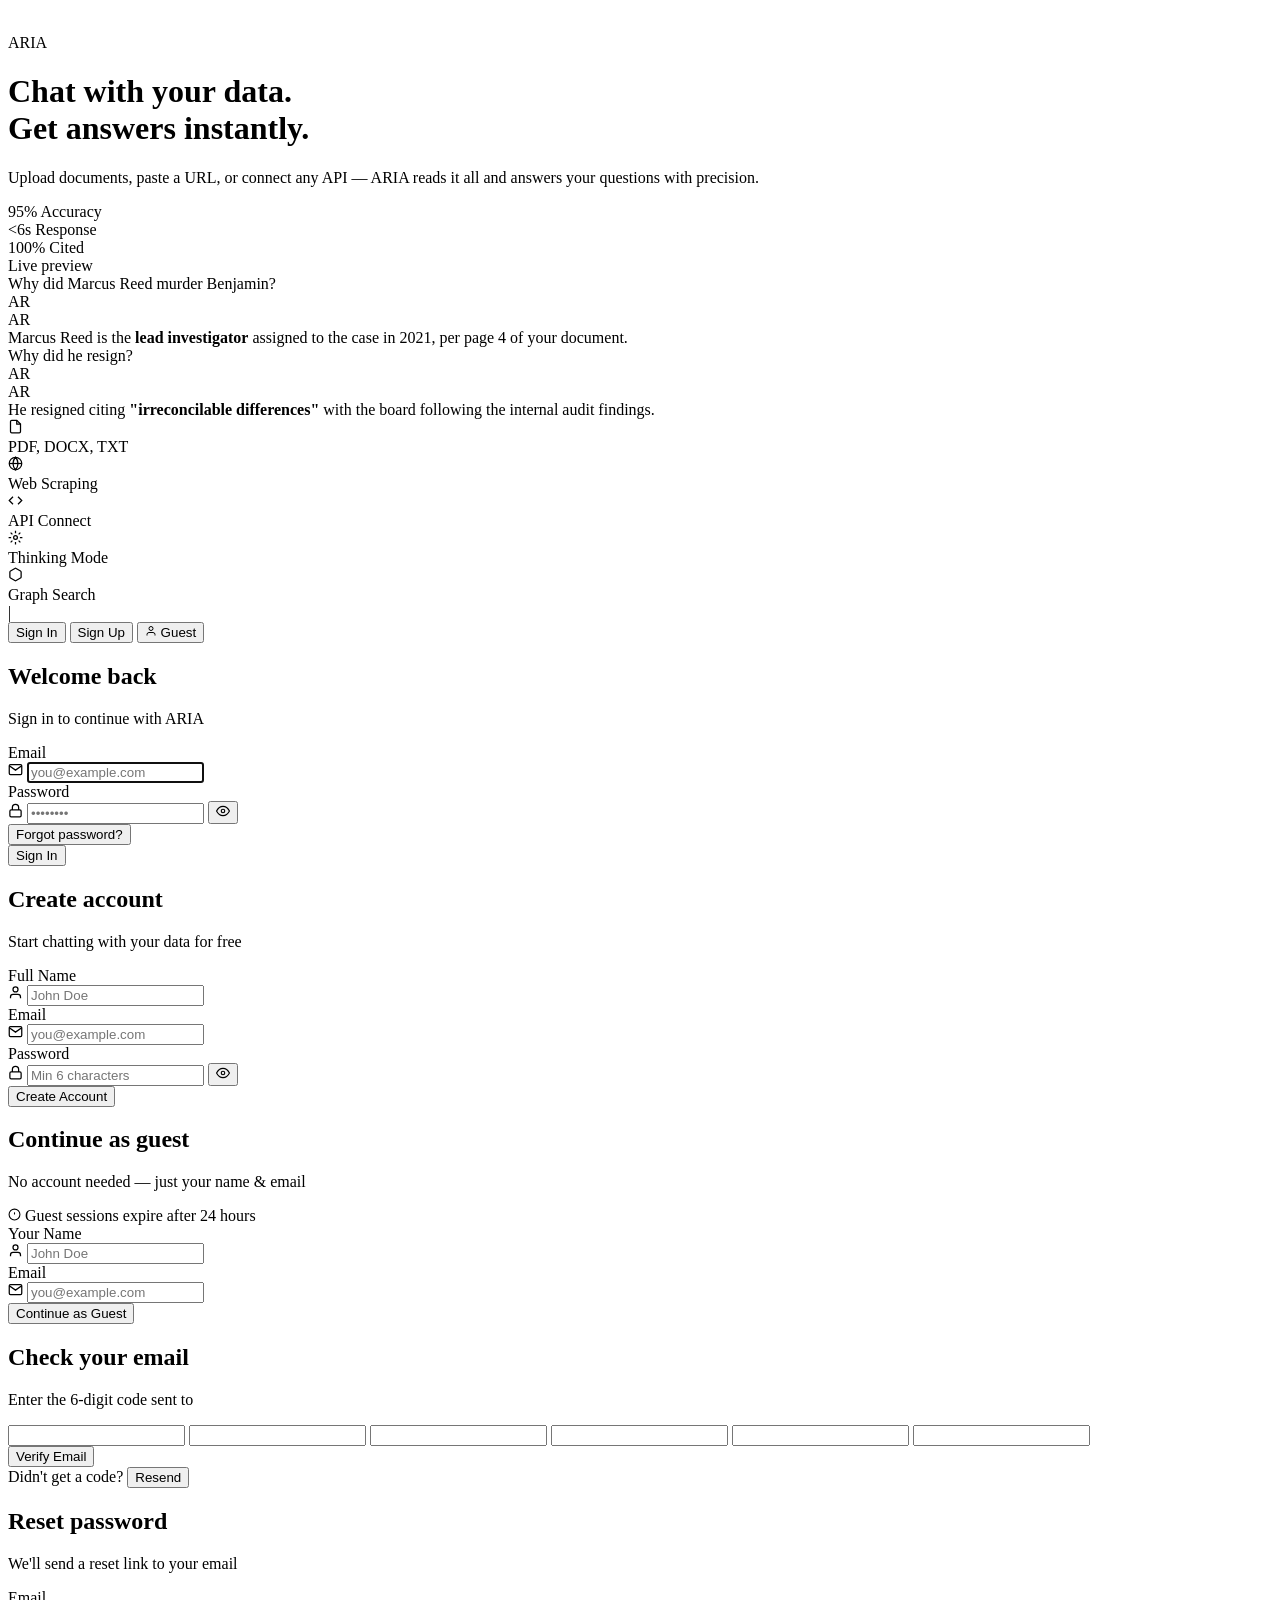
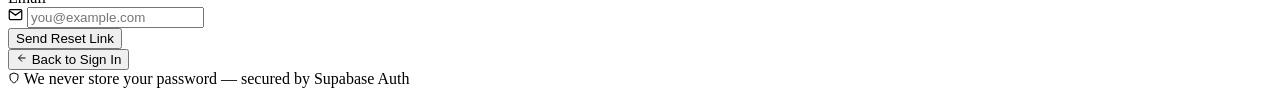
==== app/static/auth.html @ d51deae3 "Add auth system, security hardening, and UI improvements - Add full auth flow: signup with OTP, sign" ====
<!DOCTYPE html>
<html lang="en">
<head>
  <meta charset="UTF-8" />
  <meta name="viewport" content="width=device-width, initial-scale=1.0" />
  <title>ARIA — Sign In</title>
  <link rel="preconnect" href="https://fonts.googleapis.com" />
  <link href="https://fonts.googleapis.com/css2?family=Inter:wght@300;400;500;600;700;800&display=swap" rel="stylesheet" />
  <link rel="stylesheet" href="/auth.css" />
</head>
<body>

<div class="auth-page">

  <!-- ══════════════════ LEFT PANEL ══════════════════ -->
  <div class="auth-left">

    <!-- Decorative orbs -->
    <div class="al-orb al-orb-1"></div>
    <div class="al-orb al-orb-2"></div>
    <div class="al-orb al-orb-3"></div>

    <!-- Brand -->
    <div class="al-brand">
      <div class="al-logo">
        <svg width="22" height="22" viewBox="0 0 24 24" fill="none">
          <path d="M12 2L2 7l10 5 10-5-10-5zM2 17l10 5 10-5M2 12l10 5 10-5"
            stroke="#fff" stroke-width="2.2" stroke-linecap="round" stroke-linejoin="round"/>
        </svg>
      </div>
      <span class="al-logo-name">ARIA</span>
    </div>

    <!-- Headline -->
    <div class="al-headline">
      <h1>Chat with your data.<br/>Get answers instantly.</h1>
      <p>Upload documents, paste a URL, or connect any API — ARIA reads it all and answers your questions with precision.</p>
    </div>

    <!-- Stats -->
    <div class="al-stats">
      <div class="al-stat">
        <span class="al-stat-num">95%</span>
        <span class="al-stat-label">Accuracy</span>
      </div>
      <div class="al-stat">
        <span class="al-stat-num">&lt;6s</span>
        <span class="al-stat-label">Response</span>
      </div>
      <div class="al-stat">
        <span class="al-stat-num">100%</span>
        <span class="al-stat-label">Cited</span>
      </div>
    </div>

    <!-- Animated demo chat -->
    <div class="al-demo">
      <div class="al-demo-header">
        <div class="al-demo-dot red"></div>
        <div class="al-demo-dot yellow"></div>
        <div class="al-demo-dot green"></div>
        <span class="al-demo-title">Live preview</span>
      </div>
      <div class="al-demo-body">
        <div class="demo-msg user msg-1">
          <span>Why did Marcus Reed murder Benjamin?</span>
        </div>
        <div class="demo-typing msg-2">
          <div class="dt-avatar">AR</div>
          <div class="dt-dots"><span></span><span></span><span></span></div>
        </div>
        <div class="demo-msg aria msg-3">
          <div class="dm-avatar">AR</div>
          <span>Marcus Reed is the <strong>lead investigator</strong> assigned to the case in 2021, per page 4 of your document.</span>
        </div>
        <div class="demo-msg user msg-4">
          <span>Why did he resign?</span>
        </div>
        <div class="demo-typing msg-5">
          <div class="dt-avatar">AR</div>
          <div class="dt-dots"><span></span><span></span><span></span></div>
        </div>
        <div class="demo-msg aria msg-6">
          <div class="dm-avatar">AR</div>
          <span>He resigned citing <strong>"irreconcilable differences"</strong> with the board following the internal audit findings.</span>
        </div>
      </div>
    </div>

    <!-- Features -->
    <div class="al-features">
      <div class="al-feat">
        <div class="al-feat-icon">
          <svg width="15" height="15" viewBox="0 0 24 24" fill="none" stroke="currentColor" stroke-width="2"><path d="M14 2H6a2 2 0 0 0-2 2v16a2 2 0 0 0 2 2h12a2 2 0 0 0 2-2V8z"/><polyline points="14 2 14 8 20 8"/></svg>
        </div>
        <span>PDF, DOCX, TXT</span>
      </div>
      <div class="al-feat">
        <div class="al-feat-icon">
          <svg width="15" height="15" viewBox="0 0 24 24" fill="none" stroke="currentColor" stroke-width="2"><circle cx="12" cy="12" r="10"/><line x1="2" y1="12" x2="22" y2="12"/><path d="M12 2a15.3 15.3 0 0 1 4 10 15.3 15.3 0 0 1-4 10 15.3 15.3 0 0 1-4-10 15.3 15.3 0 0 1 4-10z"/></svg>
        </div>
        <span>Web Scraping</span>
      </div>
      <div class="al-feat">
        <div class="al-feat-icon">
          <svg width="15" height="15" viewBox="0 0 24 24" fill="none" stroke="currentColor" stroke-width="2"><polyline points="16 18 22 12 16 6"/><polyline points="8 6 2 12 8 18"/></svg>
        </div>
        <span>API Connect</span>
      </div>
      <div class="al-feat">
        <div class="al-feat-icon">
          <svg width="15" height="15" viewBox="0 0 24 24" fill="none" stroke="currentColor" stroke-width="2"><circle cx="12" cy="12" r="3"/><path d="M12 1v4M12 19v4M4.22 4.22l2.83 2.83M16.95 16.95l2.83 2.83M1 12h4M19 12h4M4.22 19.78l2.83-2.83M16.95 7.05l2.83-2.83"/></svg>
        </div>
        <span>Thinking Mode</span>
      </div>
      <div class="al-feat">
        <div class="al-feat-icon">
          <svg width="15" height="15" viewBox="0 0 24 24" fill="none" stroke="currentColor" stroke-width="2"><path d="M21 16V8a2 2 0 0 0-1-1.73l-7-4a2 2 0 0 0-2 0l-7 4A2 2 0 0 0 3 8v8a2 2 0 0 0 1 1.73l7 4a2 2 0 0 0 2 0l7-4A2 2 0 0 0 21 16z"/></svg>
        </div>
        <span>Graph Search</span>
      </div>
    </div>

  </div><!-- /auth-left -->


  <!-- ══════════════════ RIGHT PANEL ══════════════════ -->
  <div class="auth-right">

    <div class="auth-card">

      <!-- Typing greeting -->
      <div class="aria-greeting">
        <span class="aria-greeting-dot"></span>
        <span id="aria-greeting-text"></span><span class="aria-cursor">|</span>
      </div>

      <!-- Tab switcher -->
      <div class="auth-tabs">
        <button class="auth-tab active" data-tab="signin">Sign In</button>
        <button class="auth-tab" data-tab="signup">Sign Up</button>
        <button class="auth-tab guest-tab" data-tab="guest">
          <svg width="12" height="12" viewBox="0 0 24 24" fill="none" stroke="currentColor" stroke-width="2"><path d="M20 21v-2a4 4 0 0 0-4-4H8a4 4 0 0 0-4 4v2"/><circle cx="12" cy="7" r="4"/></svg>
          Guest
        </button>
      </div>

      <!-- ── Sign In ── -->
      <div class="auth-panel active" id="panel-signin">
        <div class="panel-header">
          <h2>Welcome back</h2>
          <p>Sign in to continue with ARIA</p>
        </div>
        <form id="form-signin" onsubmit="handleSignin(event)">
          <div class="field">
            <label>Email</label>
            <div class="input-wrap">
              <svg class="input-icon" width="15" height="15" viewBox="0 0 24 24" fill="none" stroke="currentColor" stroke-width="2"><path d="M4 4h16c1.1 0 2 .9 2 2v12c0 1.1-.9 2-2 2H4c-1.1 0-2-.9-2-2V6c0-1.1.9-2 2-2z"/><polyline points="22,6 12,13 2,6"/></svg>
              <input type="email" id="signin-email" placeholder="you@example.com" autocomplete="email" required autofocus />
            </div>
          </div>
          <div class="field">
            <label>Password</label>
            <div class="input-wrap">
              <svg class="input-icon" width="15" height="15" viewBox="0 0 24 24" fill="none" stroke="currentColor" stroke-width="2"><rect x="3" y="11" width="18" height="11" rx="2"/><path d="M7 11V7a5 5 0 0 1 10 0v4"/></svg>
              <input type="password" id="signin-password" placeholder="••••••••" autocomplete="current-password" required />
              <button type="button" class="toggle-pw" onclick="togglePw('signin-password', this)">
                <svg width="14" height="14" viewBox="0 0 24 24" fill="none" stroke="currentColor" stroke-width="2"><path d="M1 12s4-8 11-8 11 8 11 8-4 8-11 8-11-8-11-8z"/><circle cx="12" cy="12" r="3"/></svg>
              </button>
            </div>
          </div>
          <button type="button" class="forgot-link" onclick="showForgot()">Forgot password?</button>
          <div id="signin-error" class="form-error hidden"></div>
          <button type="submit" class="submit-btn" id="btn-signin">
            <span class="btn-label">Sign In</span>
            <span class="btn-spinner hidden"></span>
          </button>
        </form>
      </div>

      <!-- ── Sign Up ── -->
      <div class="auth-panel" id="panel-signup">
        <div class="panel-header">
          <h2>Create account</h2>
          <p>Start chatting with your data for free</p>
        </div>
        <form id="form-signup" onsubmit="handleSignup(event)">
          <div class="field">
            <label>Full Name</label>
            <div class="input-wrap">
              <svg class="input-icon" width="15" height="15" viewBox="0 0 24 24" fill="none" stroke="currentColor" stroke-width="2"><path d="M20 21v-2a4 4 0 0 0-4-4H8a4 4 0 0 0-4 4v2"/><circle cx="12" cy="7" r="4"/></svg>
              <input type="text" id="signup-name" placeholder="John Doe" autocomplete="name" required />
            </div>
          </div>
          <div class="field">
            <label>Email</label>
            <div class="input-wrap">
              <svg class="input-icon" width="15" height="15" viewBox="0 0 24 24" fill="none" stroke="currentColor" stroke-width="2"><path d="M4 4h16c1.1 0 2 .9 2 2v12c0 1.1-.9 2-2 2H4c-1.1 0-2-.9-2-2V6c0-1.1.9-2 2-2z"/><polyline points="22,6 12,13 2,6"/></svg>
              <input type="email" id="signup-email" placeholder="you@example.com" autocomplete="email" required />
            </div>
          </div>
          <div class="field">
            <label>Password</label>
            <div class="input-wrap">
              <svg class="input-icon" width="15" height="15" viewBox="0 0 24 24" fill="none" stroke="currentColor" stroke-width="2"><rect x="3" y="11" width="18" height="11" rx="2"/><path d="M7 11V7a5 5 0 0 1 10 0v4"/></svg>
              <input type="password" id="signup-password" placeholder="Min 6 characters" autocomplete="new-password" required minlength="6" oninput="checkPasswordStrength(this.value)" />
              <button type="button" class="toggle-pw" onclick="togglePw('signup-password', this)">
                <svg width="14" height="14" viewBox="0 0 24 24" fill="none" stroke="currentColor" stroke-width="2"><path d="M1 12s4-8 11-8 11 8 11 8-4 8-11 8-11-8-11-8z"/><circle cx="12" cy="12" r="3"/></svg>
              </button>
            </div>
            <div class="pw-strength" id="pw-strength">
              <div class="pw-bar"><div id="pw-fill"></div></div>
              <span id="pw-label"></span>
            </div>
          </div>
          <div id="signup-error" class="form-error hidden"></div>
          <div id="signup-success" class="form-success hidden"></div>
          <button type="submit" class="submit-btn" id="btn-signup">
            <span class="btn-label">Create Account</span>
            <span class="btn-spinner hidden"></span>
          </button>
        </form>
      </div>

      <!-- ── Guest ── -->
      <div class="auth-panel" id="panel-guest">
        <div class="panel-header">
          <h2>Continue as guest</h2>
          <p>No account needed — just your name &amp; email</p>
        </div>
        <div class="guest-badge">
          <svg width="13" height="13" viewBox="0 0 24 24" fill="none" stroke="currentColor" stroke-width="2"><circle cx="12" cy="12" r="10"/><line x1="12" y1="8" x2="12" y2="12"/><line x1="12" y1="16" x2="12.01" y2="16"/></svg>
          Guest sessions expire after 24 hours
        </div>
        <form id="form-guest" onsubmit="handleGuest(event)">
          <div class="field">
            <label>Your Name</label>
            <div class="input-wrap">
              <svg class="input-icon" width="15" height="15" viewBox="0 0 24 24" fill="none" stroke="currentColor" stroke-width="2"><path d="M20 21v-2a4 4 0 0 0-4-4H8a4 4 0 0 0-4 4v2"/><circle cx="12" cy="7" r="4"/></svg>
              <input type="text" id="guest-name" placeholder="John Doe" required />
            </div>
          </div>
          <div class="field">
            <label>Email</label>
            <div class="input-wrap">
              <svg class="input-icon" width="15" height="15" viewBox="0 0 24 24" fill="none" stroke="currentColor" stroke-width="2"><path d="M4 4h16c1.1 0 2 .9 2 2v12c0 1.1-.9 2-2 2H4c-1.1 0-2-.9-2-2V6c0-1.1.9-2 2-2z"/><polyline points="22,6 12,13 2,6"/></svg>
              <input type="email" id="guest-email" placeholder="you@example.com" required />
            </div>
          </div>
          <div id="guest-error" class="form-error hidden"></div>
          <button type="submit" class="submit-btn guest-submit" id="btn-guest">
            <span class="btn-label">Continue as Guest</span>
            <span class="btn-spinner hidden"></span>
          </button>
        </form>
      </div>

      <!-- ── OTP ── -->
      <div class="auth-panel" id="panel-otp">
        <div class="panel-header">
          <h2>Check your email</h2>
          <p>Enter the 6-digit code sent to <strong id="otp-email-label"></strong></p>
        </div>
        <div class="otp-wrap">
          <input class="otp-box" type="text" inputmode="numeric" maxlength="1" />
          <input class="otp-box" type="text" inputmode="numeric" maxlength="1" />
          <input class="otp-box" type="text" inputmode="numeric" maxlength="1" />
          <input class="otp-box" type="text" inputmode="numeric" maxlength="1" />
          <input class="otp-box" type="text" inputmode="numeric" maxlength="1" />
          <input class="otp-box" type="text" inputmode="numeric" maxlength="1" />
        </div>
        <div id="otp-error" class="form-error hidden"></div>
        <button type="button" class="submit-btn" id="btn-otp" onclick="handleOtp()">
          <span class="btn-label">Verify Email</span>
          <span class="btn-spinner hidden"></span>
        </button>
        <div class="otp-resend">
          Didn't get a code?
          <button type="button" id="resend-btn" class="resend-link" onclick="resendOtp()">Resend</button>
          <span id="resend-timer" class="resend-timer hidden"></span>
        </div>
      </div>

      <!-- ── Forgot Password ── -->
      <div class="auth-panel" id="panel-forgot">
        <div class="panel-header">
          <h2>Reset password</h2>
          <p>We'll send a reset link to your email</p>
        </div>
        <form id="form-forgot" onsubmit="handleForgot(event)">
          <div class="field">
            <label>Email</label>
            <div class="input-wrap">
              <svg class="input-icon" width="15" height="15" viewBox="0 0 24 24" fill="none" stroke="currentColor" stroke-width="2"><path d="M4 4h16c1.1 0 2 .9 2 2v12c0 1.1-.9 2-2 2H4c-1.1 0-2-.9-2-2V6c0-1.1.9-2 2-2z"/><polyline points="22,6 12,13 2,6"/></svg>
              <input type="email" id="forgot-email" placeholder="you@example.com" required />
            </div>
          </div>
          <div id="forgot-error" class="form-error hidden"></div>
          <div id="forgot-success" class="form-success hidden"></div>
          <button type="submit" class="submit-btn" id="btn-forgot">
            <span class="btn-label">Send Reset Link</span>
            <span class="btn-spinner hidden"></span>
          </button>
        </form>
        <button class="back-link" onclick="showTab('signin')">
          <svg width="12" height="12" viewBox="0 0 24 24" fill="none" stroke="currentColor" stroke-width="2"><line x1="19" y1="12" x2="5" y2="12"/><polyline points="12 19 5 12 12 5"/></svg>
          Back to Sign In
        </button>
      </div>

      <!-- Security note -->
      <div class="security-note">
        <svg width="12" height="12" viewBox="0 0 24 24" fill="none" stroke="currentColor" stroke-width="2"><path d="M12 22s8-4 8-10V5l-8-3-8 3v7c0 6 8 10 8 10z"/></svg>
        We never store your password — secured by Supabase Auth
      </div>

    </div><!-- /auth-card -->
  </div><!-- /auth-right -->

</div><!-- /auth-page -->

<script src="/auth.js"></script>
</body>
</html>
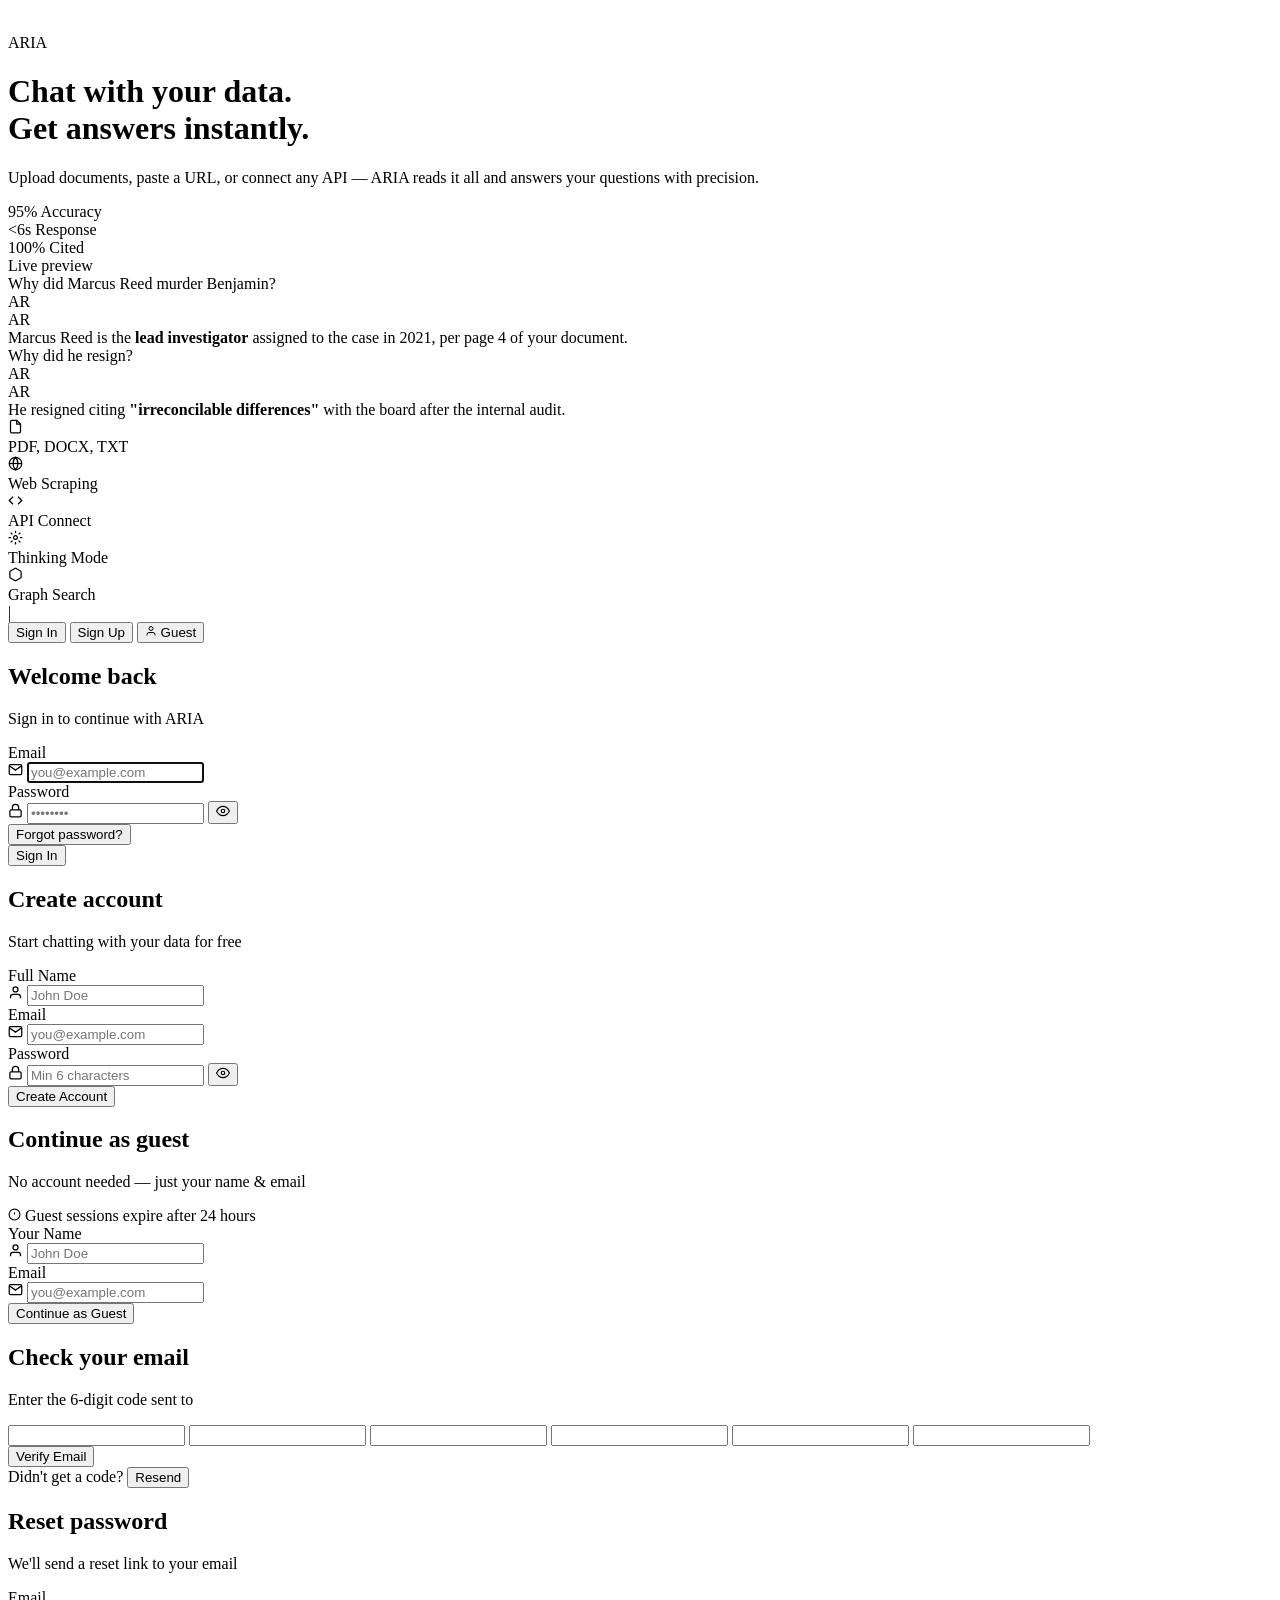
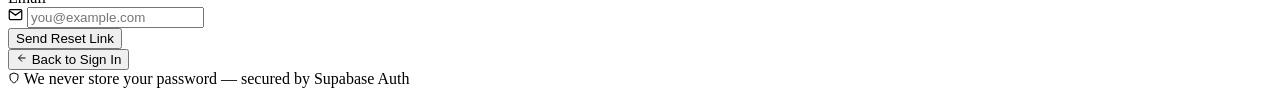
==== commit 6d4559a9: "Fix demo chat cutoff on HF Spaces - Remove min-height from al-demo-body so it grows to fit content -" ====
--- a/app/static/auth.html
+++ b/app/static/auth.html
@@ -82,7 +82,7 @@
         </div>
         <div class="demo-msg aria msg-6">
           <div class="dm-avatar">AR</div>
-          <span>He resigned citing <strong>"irreconcilable differences"</strong> with the board following the internal audit findings.</span>
+          <span>He resigned citing <strong>"irreconcilable differences"</strong> with the board after the internal audit.</span>
         </div>
       </div>
     </div>
